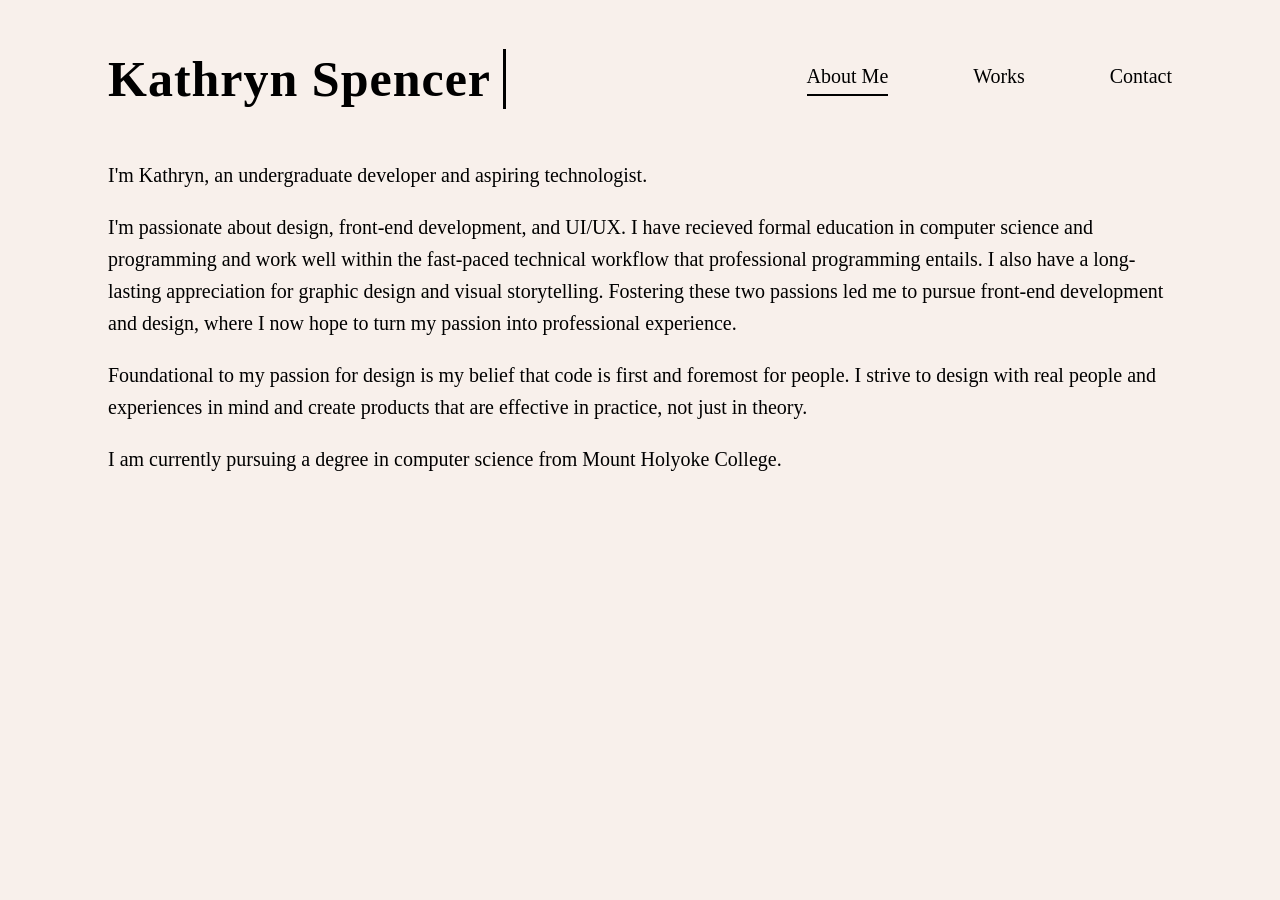
==== PortfolioWebsite/about.html @ 0165d0ff "Basic completed portfolio" ====
<!DOCTYPE html>
<html lang="en">
  <head>
    <meta charset="utf-8">
    <title>Kathryn Spencer</title>
    <link rel="stylesheet" href="portfolio.css">
  </head>
  <body>
    <header>
      <section id="name">
        <h1><a href="works.html">Kathryn Spencer</a></h1>
        <div id="cursor"></div>
      </section>
      <nav>
        <a id = "about" class = "underlined" href="about.html">About Me</a>
        <a id = "works" href="works.html">Works</a>
        <a id = "contact" href="contact.html">Contact</a>
      </nav>
    </header>
    <main id="aboutPage">
      <section>
        <p>
          I'm Kathryn, an undergraduate developer and aspiring technologist.
        </p>
        <p>
          I'm passionate about design, front-end development, and UI/UX. I have recieved formal
          education in computer science and programming and work well within the fast-paced
          technical workflow that professional programming entails. I also have a long-lasting
          appreciation for graphic design and visual storytelling. Fostering these two passions
          led me to pursue front-end development and design, where I now hope to turn my passion
          into professional experience.
        </p>
        <p>
          Foundational to my passion for design is my belief that code is first and foremost
          for people. I strive to design with real people and experiences in mind and create
          products that are effective in practice, not just in theory.
        </p>
        <p> I am currently pursuing a degree in computer science from Mount Holyoke College.</p>
      </section>
    </main>
  </body>
</html>
---- PortfolioWebsite/portfolio.css ----
@font-face {
  font-family: "Standard";
  src: url('font/standard-book.otf') format('otf');
  font-weight: normal;
  font-style: normal;
}

@font-face {
  font-family: "Standard";
  src: url('font/standard-bold.otf') format('otf');
  font-weight: bold;
  font-style: normal;
}

@font-face {
  font-family: "Standard";
  src: url('font/standard-book-italic.otf') format('otf');
  font-weight: normal;
  font-style: italic;
}

@font-face {
  font-family: "Standard";
  src: url('font/standard-bold-italic.otf') format('otf');
  font-weight: bold;
  font-style: italic;
}

body {
  background-color: #F8F0EB;
  font-family: "Standard";
  font-size: 22px;
  padding-left: 100px;
  padding-right: 100px;
  line-height: 140%;
}

header {
  display: flex;
  align-items: center;
}

#name {
  display: flex;
  align-items: center;
  flex-wrap: nowrap;
}

h1 {
  font-size: 50px;
  letter-spacing: 1px;
  white-space: nowrap;
  line-height: normal;
}

h1 a {
  color: black;
  text-decoration: none;
}

#cursor {
  width: 3px;
  height: 60px;
  background-color: black;
  margin-left: 12px;
  animation-name: blink;
  animation-duration: 1.3s;
  animation-timing-function: step-start;
  animation-delay: 0.1s;
  animation-iteration-count: infinite;
}

@keyframes blink {
  50% {opacity: 0;}
}

nav {
  flex-grow: 2;
  display: flex;
  justify-content: flex-end;
  gap: 15%;
  padding-left: 100px;
}

nav > a {
  border: none;
  background-color: transparent;
  font-size: 20px;
  color: black;
  text-decoration: none;
  white-space: nowrap;
  padding-bottom: 3px;
}

nav > a.underlined {
  border-bottom: 2px solid;
}

.principle {
  display: flex;
  position: relative;
}

img {
  width: 400px;
  height: 404px;
  margin: 50px;
  position: absolute;
}

img:hover {
  animation-name: jiggle;
  animation-duration: 1.3s;
  animation-timing-function: step-start;
  animation-delay: 0.1s;
  animation-iteration-count: infinite;
}

@keyframes jiggle {
  50% {opacity: 0;}
}

.chessimg {
  margin: 0px 50px 0px 0px;
}

.invisible {
  position: relative;
  opacity: 0;
}

.principle article{
  margin: 50px;
}

h2 {
  margin-bottom: 15px;
  font-size: 42px;
  white-space: nowrap;
}

.ekphrasis p {
  font-size: 16px;
  line-height: 120%;
}

.ekphrasis a {
  color: black;
  text-decoration: none;
}

.ekphrasis article {
  border: solid black;
  margin-left: 0px;
  padding: 15px 20px 15px 20px;
}

.ekphrasis h3 {
  font-size: 34px;
  margin: 10px 10px 10px 0px;
}

.ekphrasis h4, p {
  margin: 10px 0px 10px 0px;
}

.hidden {
  /* Used to override other display properties,
   * .hidden should always take highest precedence */
  display: none !important;
}

#aboutPage {
  font-size: 20px;
  line-height: 160%;
}

#aboutPage p {
  margin-bottom: 20px;
}
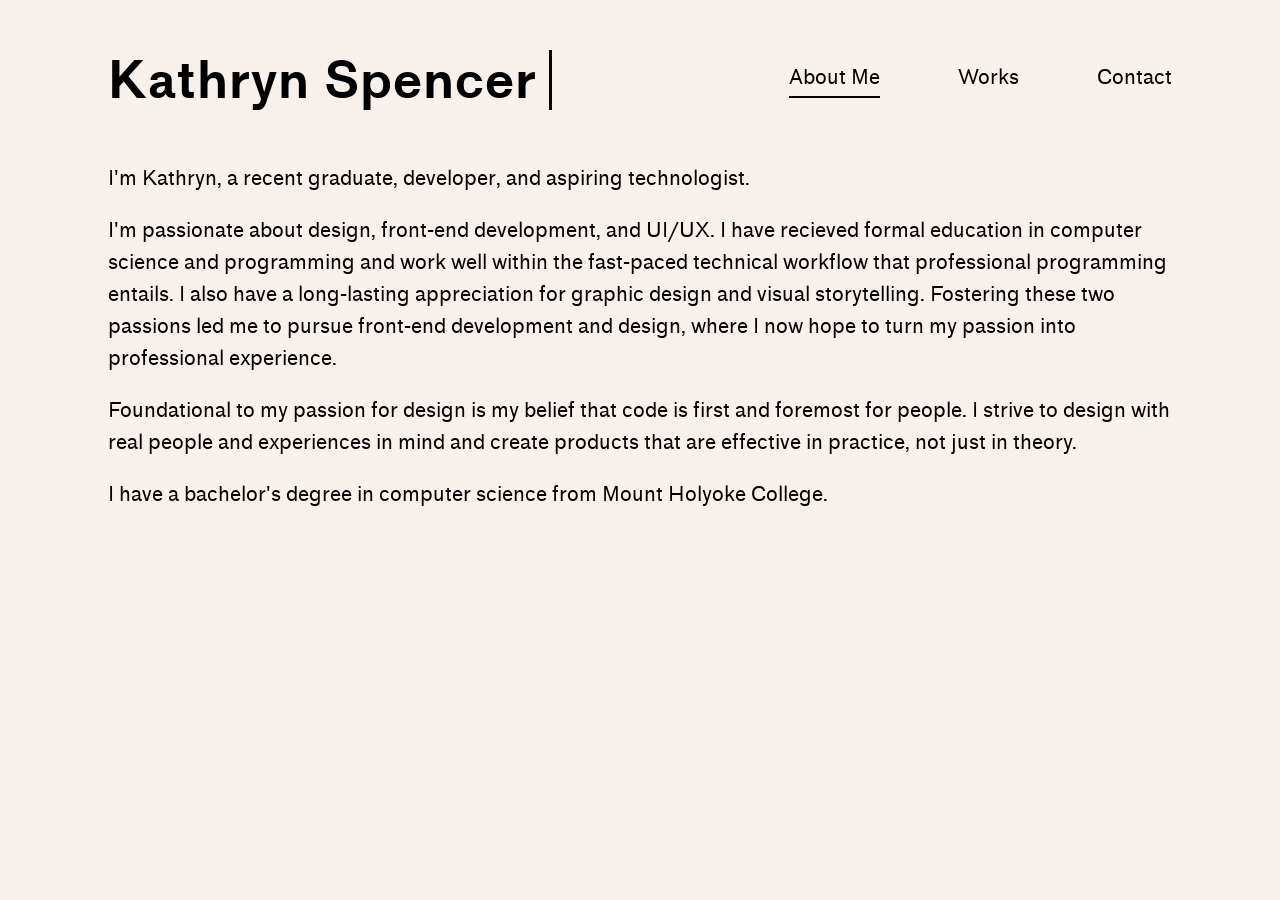
==== commit 588d089f: "description updates" ====
--- a/PortfolioWebsite/about.html
+++ b/PortfolioWebsite/about.html
@@ -8,19 +8,19 @@
   <body>
     <header>
       <section id="name">
-        <h1><a href="works.html">Kathryn Spencer</a></h1>
+        <h1><a href="index.html">Kathryn Spencer</a></h1>
         <div id="cursor"></div>
       </section>
       <nav>
         <a id = "about" class = "underlined" href="about.html">About Me</a>
-        <a id = "works" href="works.html">Works</a>
+        <a id = "works" href="index.html">Works</a>
         <a id = "contact" href="contact.html">Contact</a>
       </nav>
     </header>
     <main id="aboutPage">
       <section>
         <p>
-          I'm Kathryn, an undergraduate developer and aspiring technologist.
+          I'm Kathryn, a recent graduate, developer, and aspiring technologist.
         </p>
         <p>
           I'm passionate about design, front-end development, and UI/UX. I have recieved formal
@@ -35,7 +35,7 @@
           for people. I strive to design with real people and experiences in mind and create
           products that are effective in practice, not just in theory.
         </p>
-        <p> I am currently pursuing a degree in computer science from Mount Holyoke College.</p>
+        <p> I have a bachelor's degree in computer science from Mount Holyoke College.</p>
       </section>
     </main>
   </body>
--- a/PortfolioWebsite/portfolio.css
+++ b/PortfolioWebsite/portfolio.css
@@ -1,27 +1,35 @@
 @font-face {
   font-family: "Standard";
-  src: url('font/standard-book.otf') format('otf');
   font-weight: normal;
   font-style: normal;
+  src: url('font/standard-book.otf') format('otf'),
+       url('font/standard-book-webfont.woff') format('woff'),
+       url('font/standard-book-webfont.woff2') format('woff2');
 }
 
 @font-face {
   font-family: "Standard";
-  src: url('font/standard-bold.otf') format('otf');
+  src: url('font/standard-bold.otf') format('otf'),
+       url('font/standard-bold-webfont.woff') format('woff'),
+       url('font/standard-bold-webfont.woff2') format('woff2');
   font-weight: bold;
   font-style: normal;
 }
 
 @font-face {
   font-family: "Standard";
-  src: url('font/standard-book-italic.otf') format('otf');
+  src: url('font/standard-book-italic.otf') format('otf'),
+       url('font/standard-book-italic-webfont.woff') format('woff'),
+       url('font/standard-book-italic-webfont.woff2') format('woff2');
   font-weight: normal;
   font-style: italic;
 }
 
 @font-face {
   font-family: "Standard";
-  src: url('font/standard-bold-italic.otf') format('otf');
+  src: url('font/standard-bold-italic.otf') format('otf'),
+       url('font/standard-bold-italic-webfont.woff') format('woff'),
+       url('font/standard-bold-italic-webfont.woff2') format('woff2');
   font-weight: bold;
   font-style: italic;
 }
@@ -104,7 +112,7 @@
 img {
   width: 400px;
   height: 404px;
-  margin: 50px;
+  margin: 100px 50px 0px 0px;
   position: absolute;
 }
 
@@ -118,10 +126,6 @@
 
 @keyframes jiggle {
   50% {opacity: 0;}
-}
-
-.chessimg {
-  margin: 0px 50px 0px 0px;
 }
 
 .invisible {
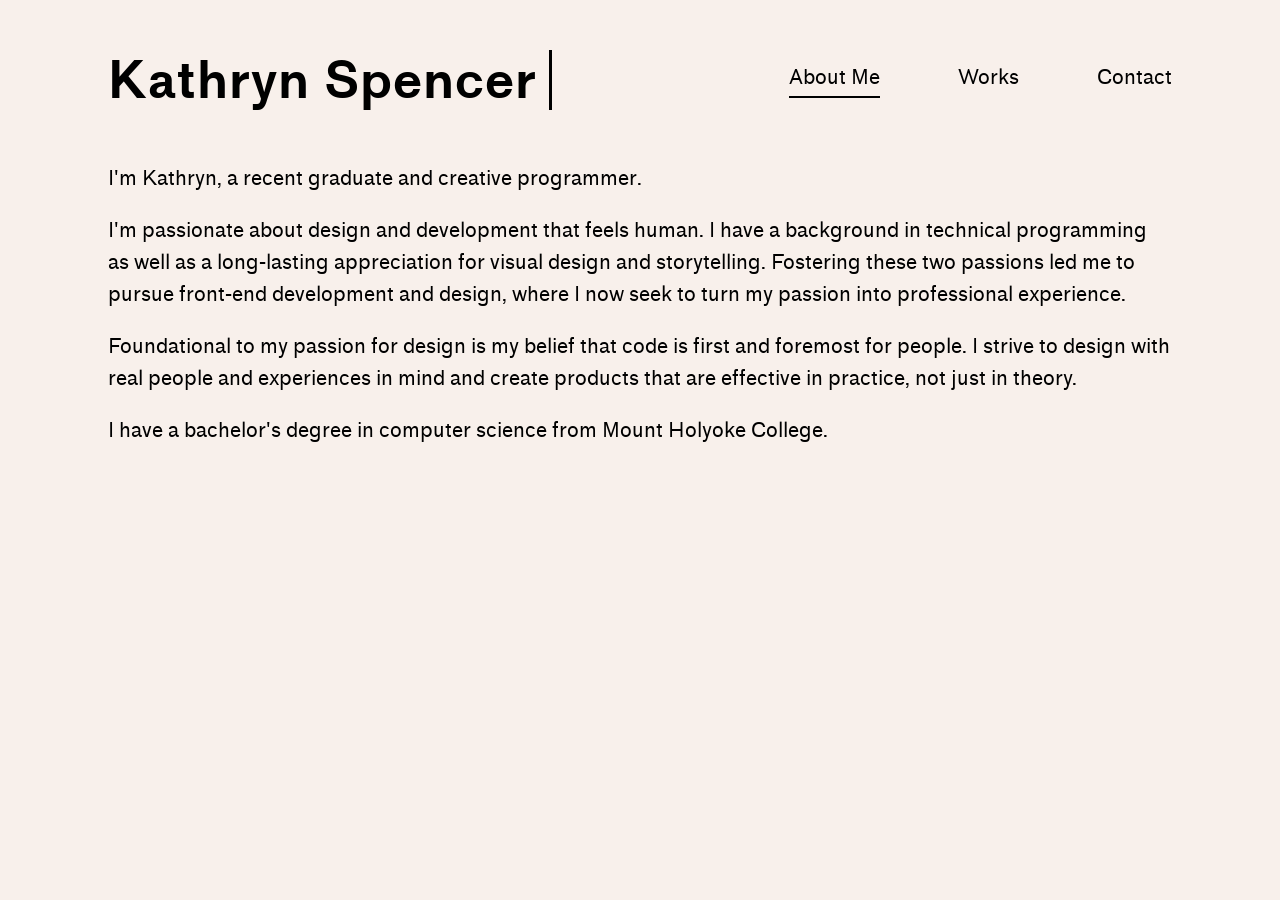
==== commit 2575a122: "updated descriptions, changed project order" ====
--- a/PortfolioWebsite/about.html
+++ b/PortfolioWebsite/about.html
@@ -20,15 +20,13 @@
     <main id="aboutPage">
       <section>
         <p>
-          I'm Kathryn, a recent graduate, developer, and aspiring technologist.
+          I'm Kathryn, a recent graduate and creative programmer.
         </p>
         <p>
-          I'm passionate about design, front-end development, and UI/UX. I have recieved formal
-          education in computer science and programming and work well within the fast-paced
-          technical workflow that professional programming entails. I also have a long-lasting
-          appreciation for graphic design and visual storytelling. Fostering these two passions
-          led me to pursue front-end development and design, where I now hope to turn my passion
-          into professional experience.
+          I'm passionate about design and development that feels human. I have a background in
+          technical programming as well as a long-lasting appreciation for visual design and
+          storytelling. Fostering these two passions led me to pursue front-end development and design,
+          where I now seek to turn my passion into professional experience.
         </p>
         <p>
           Foundational to my passion for design is my belief that code is first and foremost
--- a/PortfolioWebsite/portfolio.css
+++ b/PortfolioWebsite/portfolio.css
@@ -112,7 +112,7 @@
 img {
   width: 400px;
   height: 404px;
-  margin: 100px 50px 0px 0px;
+  margin: 100px 50px 50px 0px;
   position: absolute;
 }
 
@@ -133,10 +133,6 @@
   opacity: 0;
 }
 
-.principle article{
-  margin: 50px;
-}
-
 h2 {
   margin-bottom: 15px;
   font-size: 42px;
@@ -148,23 +144,27 @@
   line-height: 120%;
 }
 
-.ekphrasis a {
+a {
   color: black;
   text-decoration: none;
 }
 
-.ekphrasis article {
+article {
   border: solid black;
-  margin-left: 0px;
+  margin: 50px 0px 50px 0px;
   padding: 15px 20px 15px 20px;
 }
 
-.ekphrasis h3 {
+#HCI article{
+  margin-right: 50px;
+}
+
+h3 {
   font-size: 34px;
   margin: 10px 10px 10px 0px;
 }
 
-.ekphrasis h4, p {
+h4, p {
   margin: 10px 0px 10px 0px;
 }
 
@@ -181,4 +181,32 @@
 
 #aboutPage p {
   margin-bottom: 20px;
+}
+
+#feature {
+  margin-top: 75px;
+  transition: background-color 0.3s;
+}
+
+#feature:hover {
+  background-color: black;
+}
+
+#feature a {
+  transition: color 0.3s;
+}
+
+#feature:hover > a {
+  color: #F8F0EB;
+}
+
+#feature p {
+  font-size: 18px;
+}
+
+footer p {
+  text-align: center;
+  font-size: 16px;
+  color: #bda99b;
+  padding: 35px 0px 25px 0px;
 }
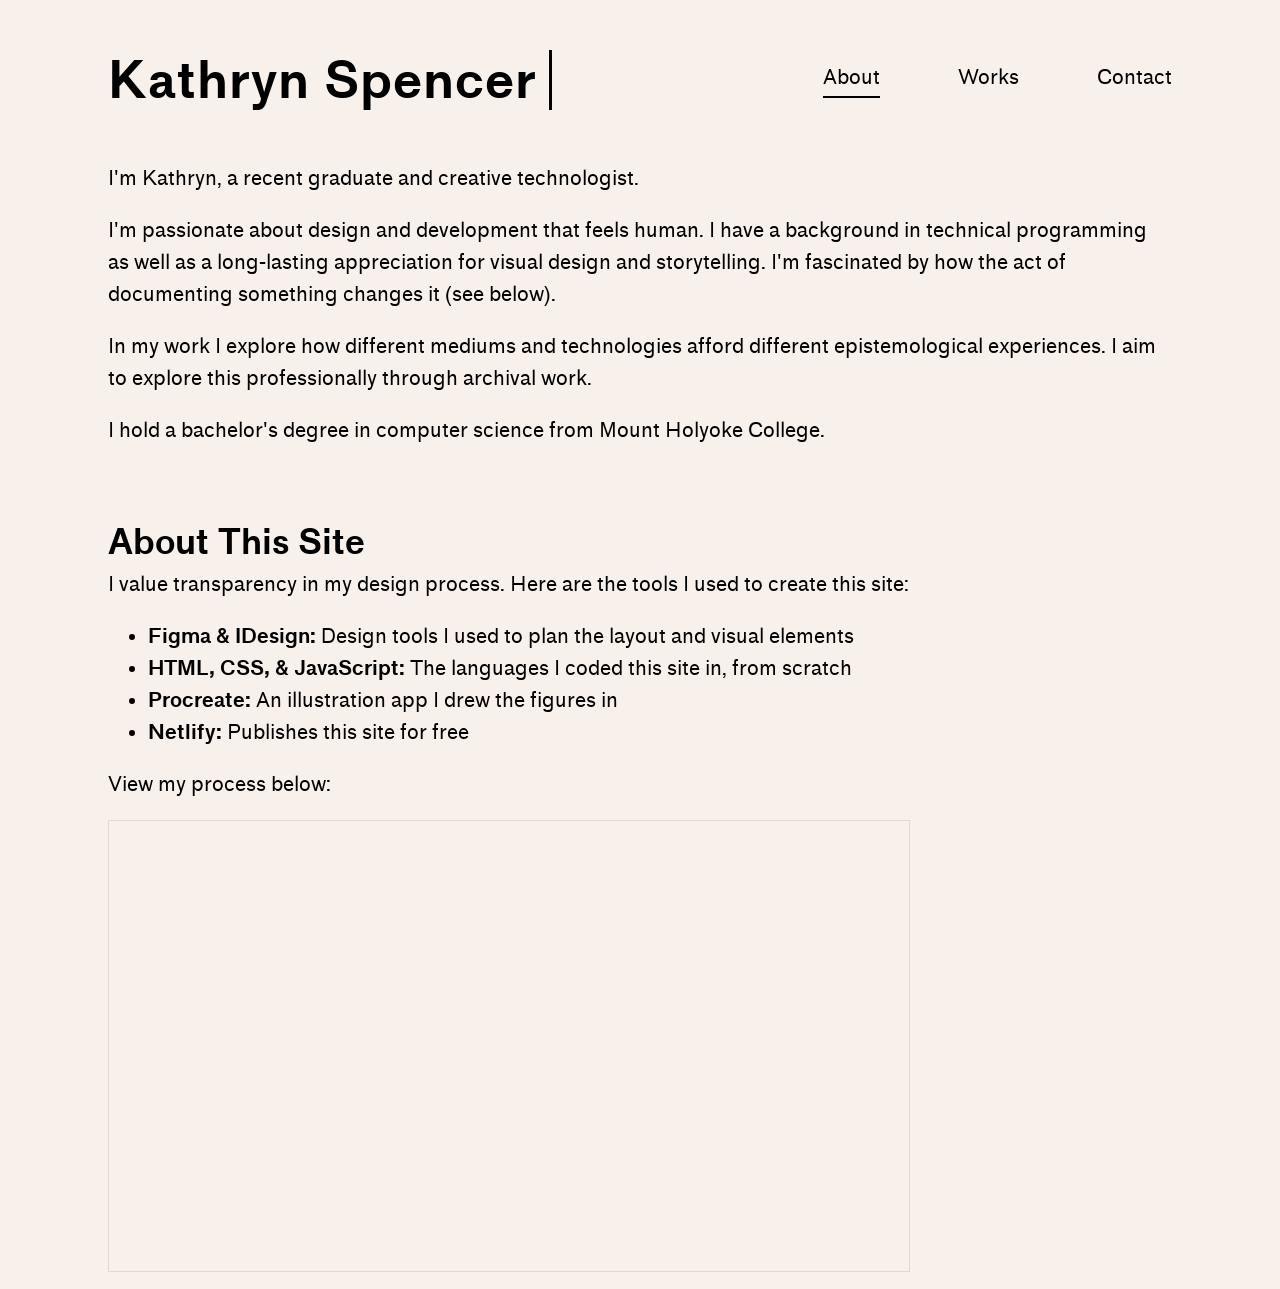
==== commit 49d61858: "Updated text elements to sound better" ====
--- a/PortfolioWebsite/about.html
+++ b/PortfolioWebsite/about.html
@@ -12,7 +12,7 @@
         <div id="cursor"></div>
       </section>
       <nav>
-        <a id = "about" class = "underlined" href="about.html">About Me</a>
+        <a id = "about" class = "underlined" href="about.html">About</a>
         <a id = "works" href="index.html">Works</a>
         <a id = "contact" href="contact.html">Contact</a>
       </nav>
@@ -20,20 +20,37 @@
     <main id="aboutPage">
       <section>
         <p>
-          I'm Kathryn, a recent graduate and creative programmer.
+          I'm Kathryn, a recent graduate and creative technologist.
         </p>
         <p>
           I'm passionate about design and development that feels human. I have a background in
           technical programming as well as a long-lasting appreciation for visual design and
-          storytelling. Fostering these two passions led me to pursue front-end development and design,
-          where I now seek to turn my passion into professional experience.
+          storytelling. I'm fascinated by how the act of documenting something changes it (see below).
         </p>
         <p>
-          Foundational to my passion for design is my belief that code is first and foremost
-          for people. I strive to design with real people and experiences in mind and create
-          products that are effective in practice, not just in theory.
+          In my work I explore how different mediums and technologies afford different
+          epistemological experiences. I aim to explore this professionally through archival work.
         </p>
-        <p> I have a bachelor's degree in computer science from Mount Holyoke College.</p>
+        <p> I hold a bachelor's degree in computer science from Mount Holyoke College.</p>
+      </section>
+      <section id="documentation">
+        <h3>About This Site</h3>
+        <p>I value transparency in my design process. Here are the tools I used to create this site:
+        </p>
+        <ul>
+          <li><b>Figma & IDesign:</b> Design tools I used to plan the layout and visual elements</li>
+          <li><b>HTML, CSS, & JavaScript:</b> The languages I coded this site in, from scratch</li>
+          <li><b>Procreate:</b> An illustration app I drew the figures in</li>
+          <li><b>Netlify:</b> Publishes this site for free</li>
+        </ul>
+        <p>View my process below:</p>
+        <iframe
+          style="border: 1px solid rgba(0, 0, 0, 0.1);"
+          width="800"
+          height="450"
+          src="https://embed.figma.com/design/cyvC1ompQ2AOEBt87rae2m/Portfolio?node-id=0-1&embed-host=share"
+          allowfullscreen>
+        </iframe>
       </section>
     </main>
   </body>
--- a/PortfolioWebsite/portfolio.css
+++ b/PortfolioWebsite/portfolio.css
@@ -183,6 +183,10 @@
   margin-bottom: 20px;
 }
 
+#documentation {
+  padding-top: 50px;
+}
+
 #feature {
   margin-top: 75px;
   transition: background-color 0.3s;
